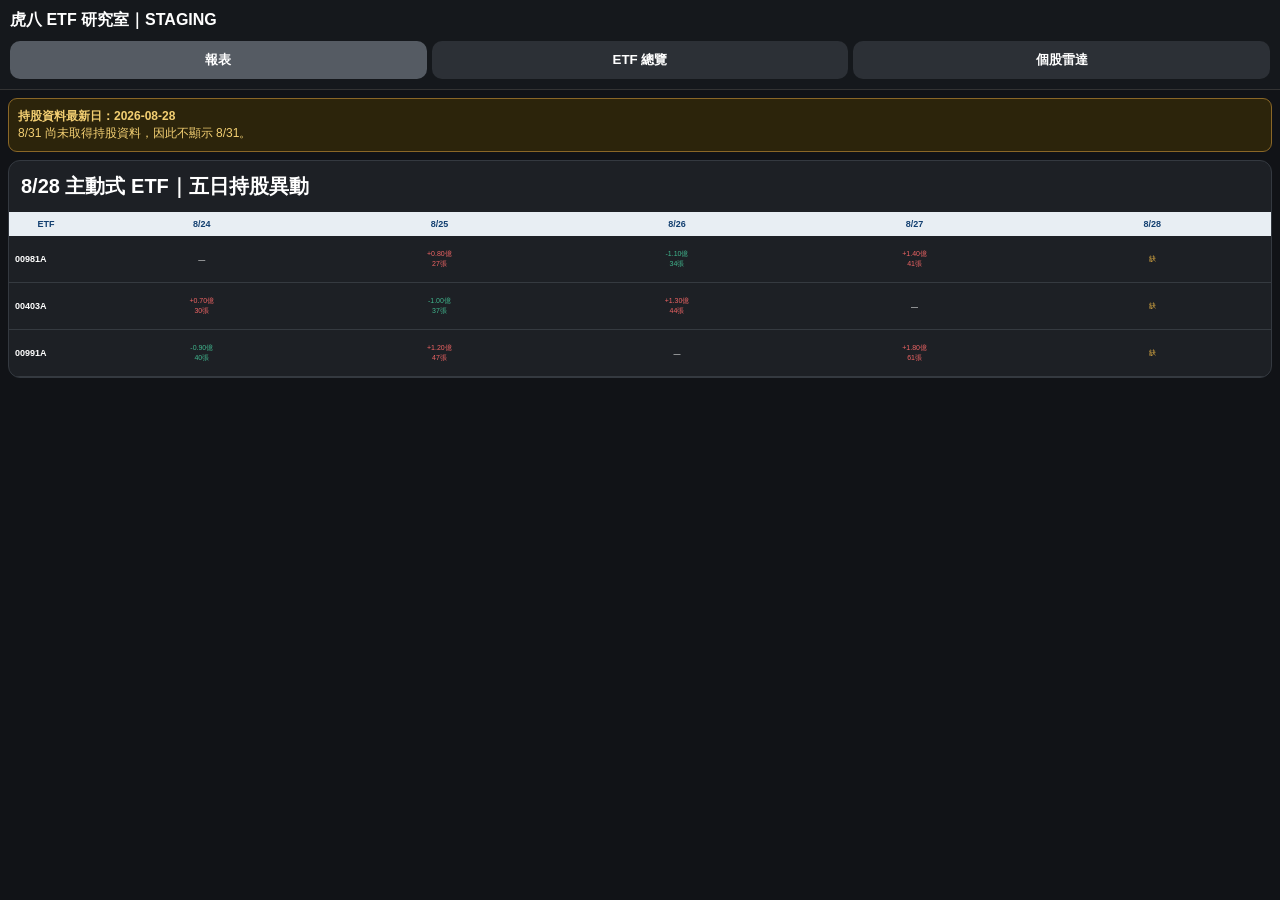
==== etf-radar-staging/preview.html @ 4b8963e6 "Add self-contained Safari staging preview" ====
<!doctype html><html lang="zh-Hant"><head><meta charset="utf-8"><meta name="viewport" content="width=device-width,initial-scale=1,viewport-fit=cover"><title>ETF Radar Staging</title><style>*{box-sizing:border-box}html,body{margin:0;background:#111317;color:#fff;font-family:-apple-system,BlinkMacSystemFont,"PingFang TC",sans-serif}body{overflow-x:hidden}.top{position:sticky;top:0;z-index:20;background:#15181c;padding:calc(10px + env(safe-area-inset-top)) 10px 10px;border-bottom:1px solid #333}.brand{font-weight:900}.tabs,.pager{display:grid;grid-template-columns:repeat(3,1fr);gap:5px;margin-top:10px}.tabs button,.pager button,.close{border:0;border-radius:10px;background:#2c3036;color:#fff;padding:10px 5px;font-weight:800}.tabs .active{background:#555b63}.page{padding:8px 8px 80px}.status{border:1px solid #8a6727;background:#2c240b;color:#f3cf72;padding:9px;border-radius:9px;font-size:12px}.card{background:#1d2025;border:1px solid #343940;border-radius:12px;margin-top:8px;overflow:hidden}.title{padding:12px;font-size:20px;font-weight:900}.dates,.row{display:grid;grid-template-columns:74px repeat(5,minmax(0,1fr));}.dates div{background:#e8eef3;color:#123f70;font-size:9px;font-weight:900;padding:7px 2px;text-align:center}.row div{border-bottom:1px solid #353a40;min-height:47px;padding:6px 2px;font-size:7px;display:flex;align-items:center;justify-content:center;text-align:center}.row .name{font-size:9px;font-weight:900;justify-content:flex-start;padding-left:6px}.buy{color:#ef6464}.sell{color:#40b58d}.missing{color:#e0ad42}.modal{display:none;position:fixed;inset:0;background:#111317;z-index:99;flex-direction:column}.modal.open{display:flex}.modalhead{flex:none;background:#171a1e;padding:calc(8px + env(safe-area-inset-top)) 8px 8px;border-bottom:1px solid #333}.modalrow{display:flex;justify-content:space-between;align-items:center}.scroll{flex:1;min-height:0;overflow-y:auto;-webkit-overflow-scrolling:touch;padding:8px 8px calc(30px + env(safe-area-inset-bottom))}.metric{display:grid;grid-template-columns:repeat(4,1fr);gap:5px}.metric div{background:#292d32;border-radius:9px;text-align:center;padding:8px 2px;font-size:10px}.spacer{height:500px;display:flex;align-items:flex-end;justify-content:center;color:#777;padding-bottom:20px}.hidden{display:none}</style></head><body><header class="top"><div class="brand">虎八 ETF 研究室｜STAGING</div><div class="tabs"><button class="active" onclick="page('report',this)">報表</button><button onclick="page('etf',this)">ETF 總覽</button><button onclick="openRadar()">個股雷達</button></div></header><main><section id="report" class="page"><div class="status"><b>持股資料最新日：2026-08-28</b><br>8/31 尚未取得持股資料，因此不顯示 8/31。</div><div class="card"><div class="title">8/28 主動式 ETF｜五日持股異動</div><div class="dates"><div>ETF</div><div>8/24</div><div>8/25</div><div>8/26</div><div>8/27</div><div>8/28</div></div><div id="reportRows"></div></div></section><section id="etf" class="page hidden"><div class="card"><div class="title"><span id="ecode"></span><br><small id="ename" style="font-size:12px;color:#aaa"></small><div class="pager"><button onclick="stepETF(-1)">‹ 上一檔</button><span id="epos" style="text-align:center;padding:10px"></span><button onclick="stepETF(1)">下一檔 ›</button></div></div><div class="dates"><div>標的</div><div>8/24</div><div>8/25</div><div>8/26</div><div>8/27</div><div>8/28</div></div><div id="erows"></div></div></section></main><div id="radar" class="modal"><div class="modalhead"><div class="modalrow"><button class="close" onclick="closeRadar()">‹ 關閉</button><b>個股 ETF 雷達</b><span></span></div><div class="pager"><button onclick="stepStock(-1)">‹ 上一檔</button><span id="spos" style="text-align:center;padding:10px"></span><button onclick="stepStock(1)">下一檔 ›</button></div></div><div class="scroll"><div class="title" id="stitle"></div><div class="metric"><div>買進<br><b class="buy">8.17億</b></div><div>賣出<br><b class="sell">49.04億</b></div><div>淨額<br><b class="sell">-40.87億</b></div><div>異動ETF<br><b>6檔</b></div></div><div class="card"><div class="dates"><div>ETF</div><div>8/24</div><div>8/25</div><div>8/26</div><div>8/27</div><div>8/28</div></div><div id="rrows"></div></div><div class="spacer">可完整滑動至頁面底部</div></div></div><script>const D=['8/24','8/25','8/26','8/27','8/28'];const E=[['00981A','主動統一台股增長'],['00403A','主動統一升級50'],['00991A','主動復華未來50'],['00982A','主動群益台灣強棒'],['00980A','主動野村臺灣優選']];const S=['台積電 2330','信驊 5274','大立光 3008','旺矽 6223','萬潤 6187'];let ei=0,si=0;function cells(seed){return D.map((d,j)=>j===4?'<div class="missing">缺</div>':((seed+j)%4===0?'<div>—</div>':`<div class="${(seed+j)%2?'buy':'sell'}">${(seed+j)%2?'+':'-'}${(.5+seed*.2+j*.3).toFixed(2)}億<br>${20+seed*10+j*7}張</div>`)).join('')}function report(){reportRows.innerHTML=E.slice(0,3).map((e,i)=>`<div class="row"><div class="name">${e[0]}</div>${cells(i)}</div>`).join('')}function renderETF(){ecode.textContent=E[ei][0];ename.textContent=E[ei][1];epos.textContent=`${ei+1}/${E.length}`;erows.innerHTML=S.concat(['聯亞','高力','奇鋐','群聯']).map((s,i)=>`<div class="row"><div class="name">${s}</div>${cells(i+ei)}</div>`).join('')}function renderRadar(){stitle.textContent=S[si];spos.textContent=`${si+1}/${S.length}`;rrows.innerHTML=E.concat([['00984A','主動安聯台灣高息'],['00985A','主動野村臺灣50'],['00986A','主動台新龍頭']]).map((e,i)=>`<div class="row"><div class="name">${e[0]}</div>${cells(i+si)}</div>`).join('')}function page(id,b){document.querySelectorAll('main section').forEach(x=>x.classList.add('hidden'));document.getElementById(id).classList.remove('hidden');document.querySelectorAll('.tabs button').forEach(x=>x.classList.remove('active'));b.classList.add('active');if(id==='etf')renderETF()}function stepETF(n){ei=Math.max(0,Math.min(E.length-1,ei+n));renderETF()}function openRadar(){radar.classList.add('open');document.body.style.overflow='hidden';renderRadar()}function closeRadar(){radar.classList.remove('open');document.body.style.overflow=''}function stepStock(n){si=Math.max(0,Math.min(S.length-1,si+n));renderRadar()}report();renderETF();</script></body></html>
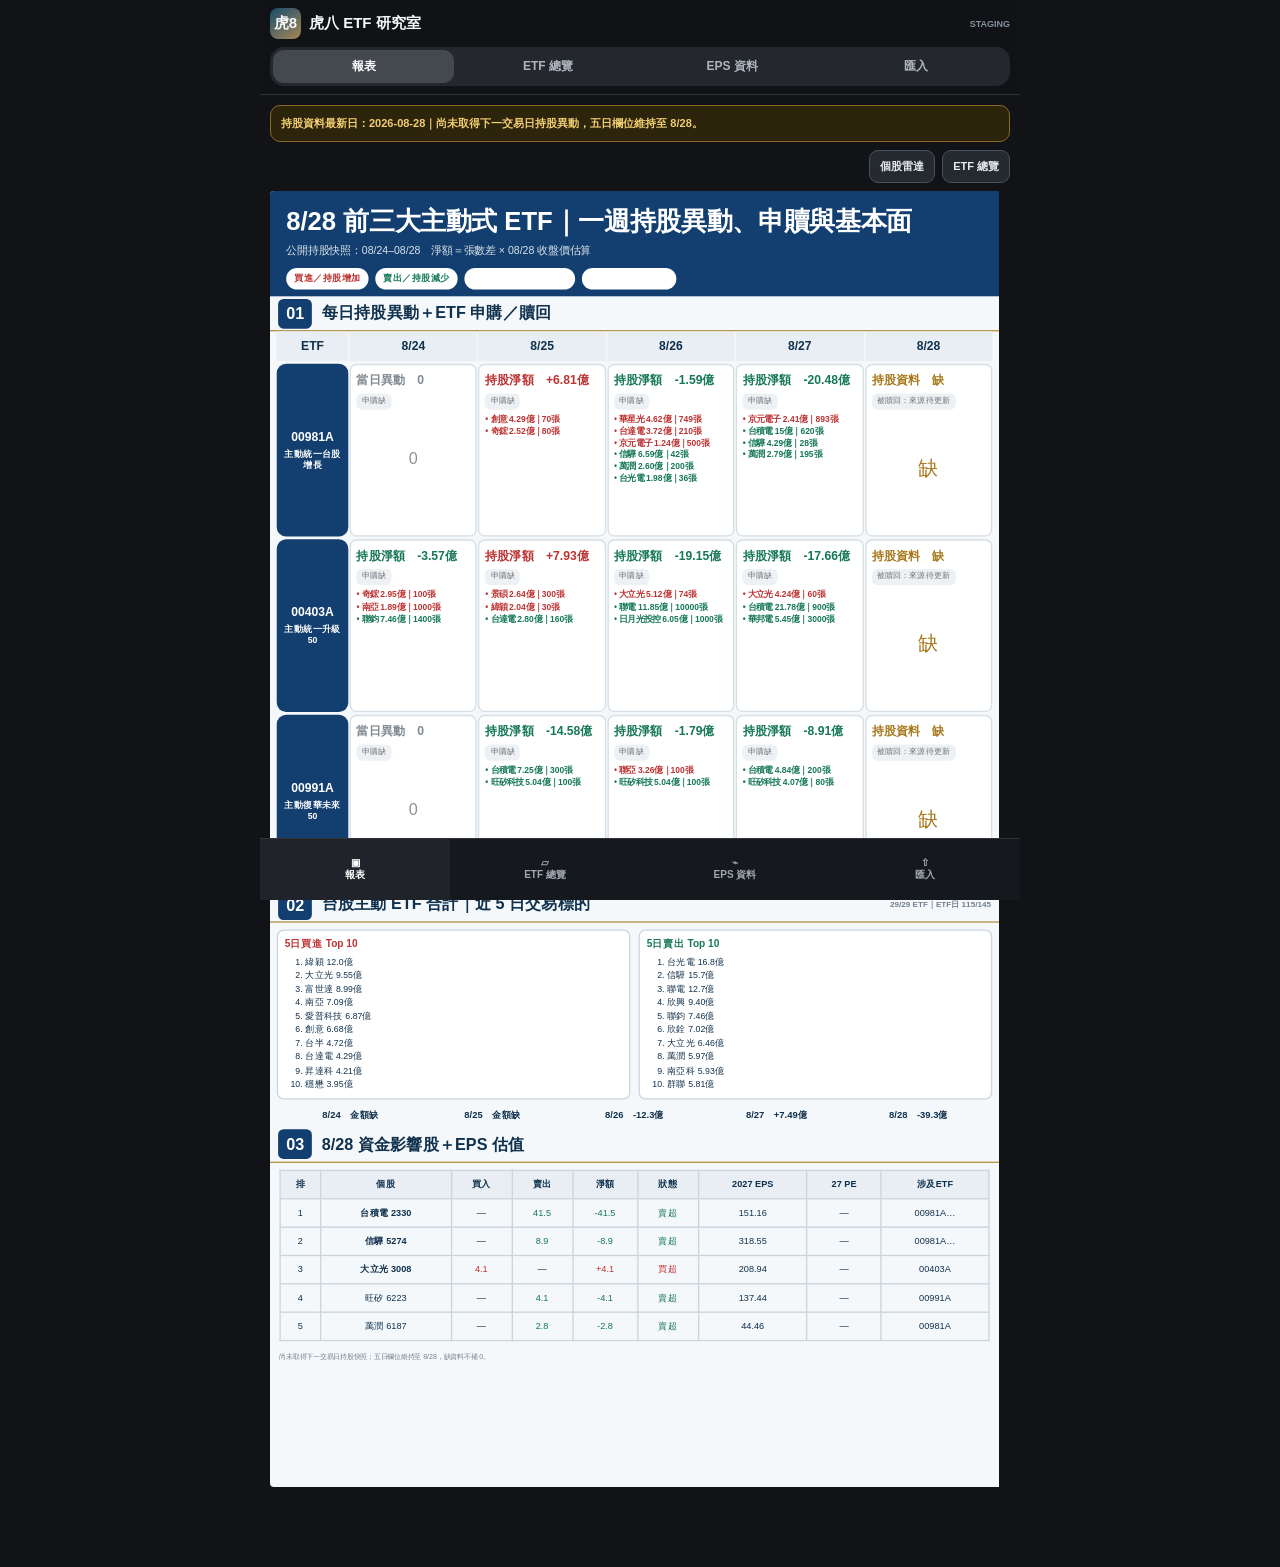
==== commit ef1b4869: "Build ETF radar single-file staging preview" ====
--- a/etf-radar-staging/preview.html
+++ b/etf-radar-staging/preview.html
@@ -1 +1,49 @@
-<!doctype html><html lang="zh-Hant"><head><meta charset="utf-8"><meta name="viewport" content="width=device-width,initial-scale=1,viewport-fit=cover"><title>ETF Radar Staging</title><style>*{box-sizing:border-box}html,body{margin:0;background:#111317;color:#fff;font-family:-apple-system,BlinkMacSystemFont,"PingFang TC",sans-serif}body{overflow-x:hidden}.top{position:sticky;top:0;z-index:20;background:#15181c;padding:calc(10px + env(safe-area-inset-top)) 10px 10px;border-bottom:1px solid #333}.brand{font-weight:900}.tabs,.pager{display:grid;grid-template-columns:repeat(3,1fr);gap:5px;margin-top:10px}.tabs button,.pager button,.close{border:0;border-radius:10px;background:#2c3036;color:#fff;padding:10px 5px;font-weight:800}.tabs .active{background:#555b63}.page{padding:8px 8px 80px}.status{border:1px solid #8a6727;background:#2c240b;color:#f3cf72;padding:9px;border-radius:9px;font-size:12px}.card{background:#1d2025;border:1px solid #343940;border-radius:12px;margin-top:8px;overflow:hidden}.title{padding:12px;font-size:20px;font-weight:900}.dates,.row{display:grid;grid-template-columns:74px repeat(5,minmax(0,1fr));}.dates div{background:#e8eef3;color:#123f70;font-size:9px;font-weight:900;padding:7px 2px;text-align:center}.row div{border-bottom:1px solid #353a40;min-height:47px;padding:6px 2px;font-size:7px;display:flex;align-items:center;justify-content:center;text-align:center}.row .name{font-size:9px;font-weight:900;justify-content:flex-start;padding-left:6px}.buy{color:#ef6464}.sell{color:#40b58d}.missing{color:#e0ad42}.modal{display:none;position:fixed;inset:0;background:#111317;z-index:99;flex-direction:column}.modal.open{display:flex}.modalhead{flex:none;background:#171a1e;padding:calc(8px + env(safe-area-inset-top)) 8px 8px;border-bottom:1px solid #333}.modalrow{display:flex;justify-content:space-between;align-items:center}.scroll{flex:1;min-height:0;overflow-y:auto;-webkit-overflow-scrolling:touch;padding:8px 8px calc(30px + env(safe-area-inset-bottom))}.metric{display:grid;grid-template-columns:repeat(4,1fr);gap:5px}.metric div{background:#292d32;border-radius:9px;text-align:center;padding:8px 2px;font-size:10px}.spacer{height:500px;display:flex;align-items:flex-end;justify-content:center;color:#777;padding-bottom:20px}.hidden{display:none}</style></head><body><header class="top"><div class="brand">虎八 ETF 研究室｜STAGING</div><div class="tabs"><button class="active" onclick="page('report',this)">報表</button><button onclick="page('etf',this)">ETF 總覽</button><button onclick="openRadar()">個股雷達</button></div></header><main><section id="report" class="page"><div class="status"><b>持股資料最新日：2026-08-28</b><br>8/31 尚未取得持股資料，因此不顯示 8/31。</div><div class="card"><div class="title">8/28 主動式 ETF｜五日持股異動</div><div class="dates"><div>ETF</div><div>8/24</div><div>8/25</div><div>8/26</div><div>8/27</div><div>8/28</div></div><div id="reportRows"></div></div></section><section id="etf" class="page hidden"><div class="card"><div class="title"><span id="ecode"></span><br><small id="ename" style="font-size:12px;color:#aaa"></small><div class="pager"><button onclick="stepETF(-1)">‹ 上一檔</button><span id="epos" style="text-align:center;padding:10px"></span><button onclick="stepETF(1)">下一檔 ›</button></div></div><div class="dates"><div>標的</div><div>8/24</div><div>8/25</div><div>8/26</div><div>8/27</div><div>8/28</div></div><div id="erows"></div></div></section></main><div id="radar" class="modal"><div class="modalhead"><div class="modalrow"><button class="close" onclick="closeRadar()">‹ 關閉</button><b>個股 ETF 雷達</b><span></span></div><div class="pager"><button onclick="stepStock(-1)">‹ 上一檔</button><span id="spos" style="text-align:center;padding:10px"></span><button onclick="stepStock(1)">下一檔 ›</button></div></div><div class="scroll"><div class="title" id="stitle"></div><div class="metric"><div>買進<br><b class="buy">8.17億</b></div><div>賣出<br><b class="sell">49.04億</b></div><div>淨額<br><b class="sell">-40.87億</b></div><div>異動ETF<br><b>6檔</b></div></div><div class="card"><div class="dates"><div>ETF</div><div>8/24</div><div>8/25</div><div>8/26</div><div>8/27</div><div>8/28</div></div><div id="rrows"></div></div><div class="spacer">可完整滑動至頁面底部</div></div></div><script>const D=['8/24','8/25','8/26','8/27','8/28'];const E=[['00981A','主動統一台股增長'],['00403A','主動統一升級50'],['00991A','主動復華未來50'],['00982A','主動群益台灣強棒'],['00980A','主動野村臺灣優選']];const S=['台積電 2330','信驊 5274','大立光 3008','旺矽 6223','萬潤 6187'];let ei=0,si=0;function cells(seed){return D.map((d,j)=>j===4?'<div class="missing">缺</div>':((seed+j)%4===0?'<div>—</div>':`<div class="${(seed+j)%2?'buy':'sell'}">${(seed+j)%2?'+':'-'}${(.5+seed*.2+j*.3).toFixed(2)}億<br>${20+seed*10+j*7}張</div>`)).join('')}function report(){reportRows.innerHTML=E.slice(0,3).map((e,i)=>`<div class="row"><div class="name">${e[0]}</div>${cells(i)}</div>`).join('')}function renderETF(){ecode.textContent=E[ei][0];ename.textContent=E[ei][1];epos.textContent=`${ei+1}/${E.length}`;erows.innerHTML=S.concat(['聯亞','高力','奇鋐','群聯']).map((s,i)=>`<div class="row"><div class="name">${s}</div>${cells(i+ei)}</div>`).join('')}function renderRadar(){stitle.textContent=S[si];spos.textContent=`${si+1}/${S.length}`;rrows.innerHTML=E.concat([['00984A','主動安聯台灣高息'],['00985A','主動野村臺灣50'],['00986A','主動台新龍頭']]).map((e,i)=>`<div class="row"><div class="name">${e[0]}</div>${cells(i+si)}</div>`).join('')}function page(id,b){document.querySelectorAll('main section').forEach(x=>x.classList.add('hidden'));document.getElementById(id).classList.remove('hidden');document.querySelectorAll('.tabs button').forEach(x=>x.classList.remove('active'));b.classList.add('active');if(id==='etf')renderETF()}function stepETF(n){ei=Math.max(0,Math.min(E.length-1,ei+n));renderETF()}function openRadar(){radar.classList.add('open');document.body.style.overflow='hidden';renderRadar()}function closeRadar(){radar.classList.remove('open');document.body.style.overflow=''}function stepStock(n){si=Math.max(0,Math.min(S.length-1,si+n));renderRadar()}report();renderETF();</script></body></html>+<!doctype html>
+<html lang="zh-Hant">
+<head>
+<meta charset="utf-8">
+<meta name="viewport" content="width=device-width,initial-scale=1,viewport-fit=cover,user-scalable=no">
+<title>虎八 ETF 研究室｜staging</title>
+<style>
+:root{--bg:#111317;--panel:#1b1e23;--panel2:#24282e;--line:#353a41;--text:#f5f7f9;--muted:#9aa3ac;--blue:#113f6b;--buy:#d84646;--sell:#17815e;--gold:#b78b32;--paper:#f5f8fa;--ink:#10314d}
+*{box-sizing:border-box}html,body{margin:0;min-height:100%;background:var(--bg);font-family:-apple-system,BlinkMacSystemFont,"Segoe UI","PingFang TC","Noto Sans TC",sans-serif}button,input,select{font:inherit}body{color:var(--text);overflow-x:hidden}.app{min-height:100dvh;max-width:760px;margin:0 auto;background:#111317;padding-bottom:70px}.top{position:sticky;top:0;z-index:40;background:rgba(17,19,23,.97);backdrop-filter:blur(12px);border-bottom:1px solid #2c3036;padding:calc(8px + env(safe-area-inset-top)) 10px 8px}.brand{display:flex;align-items:center;gap:8px;font-size:15px;font-weight:850}.logo{width:31px;height:31px;border-radius:8px;background:linear-gradient(145deg,#164c6d,#a78854);display:grid;place-items:center;font-weight:900}.tabs{display:grid;grid-template-columns:repeat(4,1fr);gap:3px;margin-top:8px;background:#24272d;border-radius:14px;padding:3px}.tab{border:0;background:transparent;color:#aeb5bd;font-size:12px;font-weight:800;padding:8px 3px;border-radius:11px}.tab.active{background:#444950;color:#fff}.page{padding:10px}.status{border:1px solid #8a6727;background:#2c240b;color:#f3cf72;border-radius:10px;padding:9px 10px;font-size:11px;font-weight:750;line-height:1.5;margin-bottom:8px}.toolbar{display:flex;justify-content:flex-end;gap:7px;margin-bottom:8px}.toolbar button{border:1px solid #47515b;background:#252a30;color:#e6eaee;border-radius:9px;padding:8px 10px;font-size:11px;font-weight:800}
+.report-stage{position:relative;width:100%;overflow:hidden;border-radius:4px}.report-canvas{position:absolute;left:0;top:0;width:540px;height:960px;background:var(--paper);color:var(--ink);transform-origin:top left;overflow:hidden}.r-head{height:78px;background:#123f70;color:white;padding:10px 12px}.r-title{font-size:19px;font-weight:900;white-space:nowrap}.r-sub{font-size:7.8px;opacity:.85;margin-top:3px}.r-pills{display:flex;gap:5px;margin-top:7px}.r-pill{background:#fff;border-radius:999px;padding:3px 6px;font-size:7px;font-weight:900}.r-pill.buy{color:#bc3232}.r-pill.sell{color:#14795a}.sec{height:26px;display:flex;align-items:center;gap:7px;padding:0 6px;border-bottom:1.5px solid #b5944d;font-size:12px;font-weight:900}.secno{background:#123f70;color:#fff;padding:4px 6px;border-radius:4px}.mhead,.mrow{display:grid;grid-template-columns:53px repeat(5,1fr);gap:1px;padding:0 5px}.mhead>div{background:#e8eef3;text-align:center;padding:6px 1px;font-size:9px;font-weight:850}.mrow{margin-top:2px}.ecode{background:#123f70;color:#fff;border-radius:7px;min-height:128px;display:flex;align-items:center;justify-content:center;flex-direction:column;font-size:9px;font-weight:900;text-align:center;padding:4px}.ecode small{font-size:6.5px;line-height:1.25;margin-top:4px}.dcell{border:1px solid #d6dfe6;border-radius:5px;min-height:128px;background:#fff;padding:5px 4px;font-size:6.3px;line-height:1.38;overflow:hidden}.dnet{font-size:9px;font-weight:900;margin-bottom:4px}.dnet.buy,.buytxt{color:#bd3333}.dnet.sell,.selltxt{color:#167858}.dnet.wait,.waittxt{color:#a8781d}.flow{display:inline-block;background:#eef1f3;border-radius:4px;padding:2px 4px;color:#6c757d;font-size:5.8px;margin-bottom:3px}.dline{white-space:nowrap;overflow:hidden;text-overflow:ellipsis;font-weight:700}.rankarea{display:grid;grid-template-columns:1fr 1fr;gap:6px;padding:5px}.rank{border:1px solid #ccd6dd;border-radius:5px;background:#fff;padding:5px;font-size:6.5px}.rank h3{font-size:7.5px;margin:0 0 3px}.rank ol{margin:0;padding-left:15px;line-height:1.55}.daysum{display:grid;grid-template-columns:repeat(5,1fr);font-size:7px;padding:2px 7px 4px;font-weight:800}.daysum span{text-align:center}.valuation{padding:5px 7px}.valuation table{border-collapse:collapse;width:100%;font-size:6.8px}.valuation th,.valuation td{border:1px solid #cbd5dc;padding:5px 3px;text-align:center}.valuation th{background:#e8eef3;font-weight:900}.linkcell{font-weight:900;cursor:pointer}.footnote{font-size:5.2px;color:#71808c;padding:3px 7px}
+.darkpage{background:#17191d;border:1px solid #30343a;border-radius:14px;overflow:hidden}.matrix-top{padding:13px 12px 9px}.matrix-kicker{text-align:center;font-size:12px;font-weight:850}.matrix-mainhead{display:grid;grid-template-columns:minmax(0,1fr) auto;gap:10px;align-items:center;margin-top:12px}.etfcode{font-size:27px;font-weight:900}.etfname{color:#aeb6bf;font-size:12px;margin-top:2px}.pager{display:grid;grid-template-columns:1fr auto 1fr;gap:5px;align-items:center;min-width:210px}.pager button{border:0;background:#30343a;color:#4da3ff;border-radius:12px;padding:8px 7px;font-size:10px;font-weight:850;min-width:0}.pager button:disabled{opacity:.28}.pager .pos{font-size:11px;font-weight:900;text-align:center}.metricgrid{display:grid;grid-template-columns:repeat(4,1fr);gap:6px;padding:0 12px 8px}.metric{background:#292c31;border-radius:9px;padding:7px 4px;text-align:center}.metric small{display:block;color:#a5adb6;font-size:8px}.metric strong{display:block;font-size:13px;margin-top:3px}.metric.buy strong{color:#e34c4c}.metric.sell strong{color:#2ca078}.datecards{display:grid;grid-template-columns:repeat(5,1fr);gap:5px;padding:0 12px 7px}.datecard{background:#292c31;border-radius:8px;padding:6px 4px;min-width:0}.datecard b{font-size:10px}.datecard span{display:block;font-size:8px;margin-top:3px;color:#aeb5bd;white-space:nowrap;overflow:hidden;text-overflow:ellipsis}.datecard .buy{color:#e34c4c}.datecard .sell{color:#2ca078}.datecard .warn{color:#d4a042}.stockmatrix{margin:0 12px 15px;border-radius:9px;overflow:hidden}.smhead,.smrow{display:grid;grid-template-columns:85px repeat(5,minmax(0,1fr)) 55px}.smhead>div{background:#e8eef3;color:#113f69;text-align:center;font-size:8px;font-weight:900;padding:7px 1px}.smrow>div{background:#24272c;border-bottom:1px solid #343940;padding:6px 3px;font-size:7.2px;text-align:center;min-height:43px;display:flex;align-items:center;justify-content:center;flex-direction:column}.smrow .sname{align-items:flex-start;text-align:left;font-size:8px;font-weight:850;padding-left:6px}.smrow .buy{color:#e35959}.smrow .sell{color:#34a980}.smrow .missing{color:#d5a53e}.smrow .zero{color:#8e979f}.smrow .total{font-weight:900}
+.modal{position:fixed;inset:0;z-index:100;background:#111317;display:none;flex-direction:column}.modal.open{display:flex}.modalbar{flex:0 0 auto;padding:calc(8px + env(safe-area-inset-top)) 10px 8px;background:#16191d;border-bottom:1px solid #31363c}.modalbar-row{display:flex;justify-content:space-between;align-items:center}.modalbar button{border:0;background:#2e3339;border-radius:10px;color:#fff;padding:7px 10px;font-size:10px;font-weight:800}.modalpager{margin-top:8px;display:grid;grid-template-columns:1fr auto 1fr;gap:5px;align-items:center}.modalpager button{border:0;background:#2d3137;color:#56a6ff;border-radius:12px;padding:8px 6px;font-size:9px;font-weight:850}.modalpager button:disabled{opacity:.25}.modalpager .pos{font-size:10px;font-weight:900;text-align:center}.modal-scroll{flex:1 1 auto;min-height:0;overflow-y:auto;-webkit-overflow-scrolling:touch;padding:11px 10px calc(28px + env(safe-area-inset-bottom))}.stocktitle{font-size:26px;font-weight:900}.stocksub{font-size:10px;color:#9ba4ac;margin-top:2px}.radarmetrics{display:grid;grid-template-columns:repeat(4,1fr);gap:6px;margin:10px 0}.radarmetric{background:#282c31;border-radius:9px;padding:8px 3px;text-align:center}.radarmetric small{display:block;font-size:8px;color:#9ca5ad}.radarmetric strong{display:block;font-size:13px;margin-top:3px}.radartable{border-radius:9px;overflow:hidden}.rthead,.rtrow{display:grid;grid-template-columns:74px repeat(5,minmax(0,1fr)) 48px}.rthead>div{background:#e8eef3;color:#103e69;padding:7px 1px;text-align:center;font-size:7.5px;font-weight:900}.rtrow>div{background:#23262b;border-bottom:1px solid #343940;padding:7px 2px;min-height:46px;text-align:center;font-size:6.8px;display:flex;align-items:center;justify-content:center;flex-direction:column}.rtrow .etf{text-align:left;align-items:flex-start;padding-left:5px;font-size:7.6px;font-weight:850}.rtrow .buy{color:#e35b5b}.rtrow .sell{color:#34aa81}.rtrow .missing{color:#d8a542}.bottom{position:fixed;left:50%;bottom:0;transform:translateX(-50%);z-index:50;width:min(100%,760px);height:62px;background:#15181c;border-top:1px solid #30343a;display:grid;grid-template-columns:repeat(4,1fr);padding-bottom:env(safe-area-inset-bottom)}.bottom button{border:0;background:transparent;color:#9fa8b1;font-size:10px;font-weight:850}.bottom button.active{color:#fff;background:#20242a}.hidden{display:none!important}
+@media(max-width:430px){.page{padding:7px}.toolbar{margin-bottom:6px}.matrix-mainhead{grid-template-columns:1fr}.pager{width:100%}.smhead,.smrow{grid-template-columns:72px repeat(5,minmax(0,1fr)) 44px}.smrow>div{font-size:6.4px}.rthead,.rtrow{grid-template-columns:66px repeat(5,minmax(0,1fr)) 42px}.rtrow>div{font-size:6.1px}.rtrow .etf{font-size:6.8px}.metricgrid{padding:0 8px 7px}.datecards{padding:0 8px 7px}.stockmatrix{margin:0 8px 12px}}
+
+</style>
+</head>
+<body>
+<div class="app">
+<header class="top"><div class="brand"><div class="logo">虎8</div>虎八 ETF 研究室 <span style="font-size:9px;color:#87919b;margin-left:auto">STAGING</span></div><div class="tabs"><button class="tab active" data-page="report">報表</button><button class="tab" data-page="etf">ETF 總覽</button><button class="tab" data-page="eps">EPS 資料</button><button class="tab" data-page="import">匯入</button></div></header>
+<main>
+<section class="page" id="reportPage"><div class="status"><b>持股資料最新日：2026-08-28</b>｜尚未取得下一交易日持股異動，五日欄位維持至 8/28。</div><div class="toolbar"><button onclick="openStock(0)">個股雷達</button><button onclick="showPage('etf')">ETF 總覽</button></div><div class="report-stage" id="reportStage"><div class="report-canvas" id="reportCanvas">
+<div class="r-head"><div class="r-title">8/28 前三大主動式 ETF｜一週持股異動、申贖與基本面</div><div class="r-sub">公開持股快照：08/24–08/28　淨額＝張數差 × 08/28 收盤價估算</div><div class="r-pills"><span class="r-pill buy">買進／持股增加</span><span class="r-pill sell">賣出／持股減少</span><span class="r-pill">申購：紅｜被贖回：綠</span><span class="r-pill">EPS：8/28 最新檔</span></div></div>
+<div class="sec"><span class="secno">01</span>每日持股異動＋ETF 申購／贖回</div><div class="mhead"><div>ETF</div><div>8/24</div><div>8/25</div><div>8/26</div><div>8/27</div><div>8/28</div></div><div id="reportRows"></div>
+<div class="sec"><span class="secno">02</span>台股主動 ETF 合計｜近 5 日交易標的 <span style="margin-left:auto;font-size:6px;color:#72808c">29/29 ETF｜ETF日 115/145</span></div><div class="rankarea"><div class="rank"><h3 class="buytxt">5日買進 Top 10</h3><ol><li>緯穎 12.0億</li><li>大立光 9.55億</li><li>富世達 8.99億</li><li>南亞 7.09億</li><li>愛普科技 6.87億</li><li>創意 6.68億</li><li>台半 4.72億</li><li>台達電 4.29億</li><li>昇達科 4.21億</li><li>穩懋 3.95億</li></ol></div><div class="rank"><h3 class="selltxt">5日賣出 Top 10</h3><ol><li>台光電 16.8億</li><li>信驊 15.7億</li><li>聯電 12.7億</li><li>欣興 9.40億</li><li>聯鈞 7.46億</li><li>欣銓 7.02億</li><li>大立光 6.46億</li><li>萬潤 5.97億</li><li>南亞科 5.93億</li><li>群聯 5.81億</li></ol></div></div><div class="daysum"><span>8/24　金額缺</span><span>8/25　金額缺</span><span>8/26　-12.3億</span><span>8/27　+7.49億</span><span>8/28　-39.3億</span></div>
+<div class="sec"><span class="secno">03</span>8/28 資金影響股＋EPS 估值</div><div class="valuation"><table><thead><tr><th>排</th><th>個股</th><th>買入</th><th>賣出</th><th>淨額</th><th>狀態</th><th>2027 EPS</th><th>27 PE</th><th>涉及ETF</th></tr></thead><tbody><tr><td>1</td><td class="linkcell" onclick="openStock(0)">台積電 2330</td><td>—</td><td class="selltxt">41.5</td><td class="selltxt">-41.5</td><td class="selltxt">賣超</td><td>151.16</td><td>—</td><td>00981A…</td></tr><tr><td>2</td><td class="linkcell" onclick="openStock(2)">信驊 5274</td><td>—</td><td class="selltxt">8.9</td><td class="selltxt">-8.9</td><td class="selltxt">賣超</td><td>318.55</td><td>—</td><td>00981A…</td></tr><tr><td>3</td><td class="linkcell" onclick="openStock(3)">大立光 3008</td><td class="buytxt">4.1</td><td>—</td><td class="buytxt">+4.1</td><td class="buytxt">買超</td><td>208.94</td><td>—</td><td>00403A</td></tr><tr><td>4</td><td>旺矽 6223</td><td>—</td><td class="selltxt">4.1</td><td class="selltxt">-4.1</td><td class="selltxt">賣超</td><td>137.44</td><td>—</td><td>00991A</td></tr><tr><td>5</td><td>萬潤 6187</td><td>—</td><td class="selltxt">2.8</td><td class="selltxt">-2.8</td><td class="selltxt">賣超</td><td>44.46</td><td>—</td><td>00981A</td></tr></tbody></table></div><div class="footnote">尚未取得下一交易日持股快照；五日欄位維持至 8/28，缺資料不補 0。</div>
+</div></div></section>
+<section class="page hidden" id="etfPage"><div class="darkpage"><div class="matrix-top"><div class="matrix-kicker">ETF 五日資金矩陣</div><div class="matrix-mainhead"><div><div class="etfcode" id="etfCode"></div><div class="etfname" id="etfName"></div></div><div class="pager"><button id="etfPrev" onclick="stepEtf(-1)">‹ 上一檔</button><div class="pos" id="etfPos"></div><button id="etfNext" onclick="stepEtf(1)">下一檔 ›</button></div></div></div><div class="metricgrid"><div class="metric buy"><small>5日買進</small><strong id="etfBuy"></strong></div><div class="metric sell"><small>5日賣出</small><strong id="etfSell"></strong></div><div class="metric"><small>5日淨額</small><strong id="etfNet"></strong></div><div class="metric"><small>異動標的</small><strong id="etfCount"></strong></div></div><div class="datecards" id="etfDateCards"></div><div class="stockmatrix" id="etfStockMatrix"></div></div></section>
+<section class="page hidden" id="epsPage"><div class="darkpage" style="padding:16px"><h2 style="margin-top:0">EPS 資料</h2><p style="color:#aeb6bf">最新基準：2026-08-28｜台積電 2027 EPS 151.16。</p></div></section><section class="page hidden" id="importPage"><div class="darkpage" style="padding:16px"><h2 style="margin-top:0">資料匯入</h2><p style="color:#aeb6bf">staging 僅驗證手機介面；正式匯入仍由正式版資料層處理。</p></div></section>
+</main></div>
+<nav class="bottom"><button class="active" data-page="report">▣<br>報表</button><button data-page="etf">▱<br>ETF 總覽</button><button data-page="eps">⌁<br>EPS 資料</button><button data-page="import">⇧<br>匯入</button></nav>
+<div class="modal" id="stockModal"><div class="modalbar"><div class="modalbar-row"><button onclick="closeStock()">‹ 關閉</button><b>個股 ETF 雷達</b><span style="width:48px"></span></div><div class="modalpager"><button id="stockPrev" onclick="stepStock(-1)">‹ 上一檔</button><div class="pos" id="stockPos"></div><button id="stockNext" onclick="stepStock(1)">下一檔 ›</button></div></div><div class="modal-scroll"><div class="stocktitle" id="stockTitle"></div><div class="stocksub">近5日 ETF 交易雷達｜資料最新日 8/28</div><div class="radarmetrics"><div class="radarmetric"><small>買進</small><strong class="buytxt">8.17億</strong></div><div class="radarmetric"><small>賣出</small><strong class="selltxt">49.04億</strong></div><div class="radarmetric"><small>淨額</small><strong class="selltxt">-40.87億</strong></div><div class="radarmetric"><small>異動ETF</small><strong>6檔</strong></div></div><div class="radartable" id="radarTable"></div></div></div>
+<script>
+const DATES=['8/24','8/25','8/26','8/27','8/28'];
+const etfs=[['00400A','主動國泰動能高息'],['00401A','主動摩根台灣鑫收'],['00402A','主動安聯美國科技'],['00403A','主動統一升級50'],['00404A','主動聯博動能50'],['00405A','主動富邦台灣龍耀'],['00406A','主動中信台灣收益'],['00407A','主動凱基台灣'],['00408A','主動第一金優股息'],['00410A','主動永豐科技趨勢'],['00980A','主動野村臺灣優選'],['00981A','主動統一台股增長'],['00982A','主動群益台灣強棒'],['00983A','主動中信ARK創新'],['00984A','主動安聯台灣高息成長'],['00985A','主動野村臺灣50'],['00986A','主動台新龍頭成長'],['00987A','主動台新優勢成長'],['00988A','主動統一全球創新'],['00989A','主動摩根美國科技'],['00990A','主動元大AI新經濟'],['00991A','主動復華未來50'],['00992A','主動群益科技創新'],['00993A','主動安聯台灣'],['00994A','主動第一金台股優'],['00995A','主動中信台灣卓越'],['00996A','主動兆豐台灣豐收'],['00997A','主動群益美國增長'],['00999A','主動野村臺灣高息']].map((x,i)=>({code:x[0],name:x[1],buy:i===11?'27.8億':(1.2+(i%7)*.73).toFixed(2)+'億',sell:i===11?'15.6億':(.8+(i%5)*.91).toFixed(2)+'億',net:i===11?'+12.2億':((((1.2+(i%7)*.73)-(.8+(i%5)*.91))>=0?'+':'')+((1.2+(i%7)*.73)-(.8+(i%5)*.91)).toFixed(2)+'億'),count:(5+i%14)+'檔'}));
+const reportData=[{code:'00981A',name:'主動統一台股增長',days:[{state:'zero'},{net:6.81,b:['創意 4.29億｜70張','奇鋐 2.52億｜80張'],s:[]},{net:-1.59,b:['華星光 4.62億｜749張','台達電 3.72億｜210張','京元電子 1.24億｜500張'],s:['信驊 6.59億｜42張','萬潤 2.60億｜200張','台光電 1.98億｜36張']},{net:-20.48,b:['京元電子 2.41億｜893張'],s:['台積電 15億｜620張','信驊 4.29億｜28張','萬潤 2.79億｜195張']},{state:'missing'}]},{code:'00403A',name:'主動統一升級50',days:[{net:-3.57,b:['奇鋐 2.95億｜100張','南亞 1.89億｜1000張'],s:['聯鈞 7.46億｜1400張']},{net:7.93,b:['景碩 2.64億｜300張','緯穎 2.04億｜30張'],s:['台達電 2.80億｜160張']},{net:-19.15,b:['大立光 5.12億｜74張'],s:['聯電 11.85億｜10000張','日月光投控 6.05億｜1000張']},{net:-17.66,b:['大立光 4.24億｜60張'],s:['台積電 21.78億｜900張','華邦電 5.45億｜3000張']},{state:'missing'}]},{code:'00991A',name:'主動復華未來50',days:[{state:'zero'},{net:-14.58,b:[],s:['台積電 7.25億｜300張','旺矽科技 5.04億｜100張']},{net:-1.79,b:['聯亞 3.26億｜100張'],s:['旺矽科技 5.04億｜100張']},{net:-8.91,b:[],s:['台積電 4.84億｜200張','旺矽科技 4.07億｜80張']},{state:'missing'}]}];
+const stocks=['台積電 2330','信驊 5274','大立光 3008','旺矽 6223','萬潤 6187','緯穎 6669','富世達 6805','創意 3443'];let etfIndex=Math.max(0,etfs.findIndex(x=>x.code==='00981A')),stockIndex=0;
+function formatDay(d){if(d.state==='missing')return '<div class="dcell"><div class="dnet wait">持股資料　缺</div><span class="flow">被贖回：來源待更新</span><div class="waittxt" style="font-size:15px;text-align:center;margin-top:30px">缺</div></div>';if(d.state==='zero')return '<div class="dcell"><div class="dnet" style="color:#808991">當日異動　0</div><span class="flow">申購缺</span><div style="font-size:12px;color:#8b949c;text-align:center;margin-top:25px">0</div></div>';let cls=d.net>=0?'buy':'sell',lines=[...(d.b||[]).map(x=>`<div class="dline buytxt">• ${x}</div>`),...(d.s||[]).map(x=>`<div class="dline selltxt">• ${x}</div>`)];return `<div class="dcell"><div class="dnet ${cls}">持股淨額　${d.net>=0?'+':''}${d.net.toFixed(2)}億</div><span class="flow">申購缺</span>${lines.join('')}</div>`}
+function renderReport(){document.getElementById('reportRows').innerHTML=reportData.map(r=>`<div class="mrow"><div class="ecode">${r.code}<small>${r.name}</small></div>${r.days.map(formatDay).join('')}</div>`).join('');fitReport()}
+function fitReport(){const stage=document.getElementById('reportStage'),canvas=document.getElementById('reportCanvas');if(!stage||!canvas)return;const w=stage.clientWidth||window.innerWidth-14,scale=Math.min(w/540,1.35);canvas.style.transform=`scale(${scale})`;stage.style.height=(960*scale)+'px'}
+function showPage(p){['report','etf','eps','import'].forEach(id=>document.getElementById(id+'Page').classList.toggle('hidden',id!==p));document.querySelectorAll('[data-page]').forEach(b=>b.classList.toggle('active',b.dataset.page===p));if(p==='etf')renderETF();scrollTo(0,0)}
+function stepEtf(n){etfIndex=Math.max(0,Math.min(etfs.length-1,etfIndex+n));renderETF()}
+function renderETF(){const e=etfs[etfIndex];etfCode.textContent=e.code;etfName.textContent=e.name;etfPos.textContent=`${etfIndex+1}/${etfs.length}`;etfPrev.disabled=etfIndex===0;etfNext.disabled=etfIndex===etfs.length-1;etfBuy.textContent=e.buy;etfSell.textContent=e.sell;etfNet.textContent=e.net;etfCount.textContent=e.count;etfDateCards.innerHTML=DATES.map((d,i)=>`<div class="datecard"><b>${d}</b><span class="${i===4?'warn':i%2?'buy':'sell'}">${i===4?'持股資料缺':i===0?'已驗證零異動':i%2?'+2.40億':'-2.56億'}</span></div>`).join('');let names=['聯亞','聯電','穩懋','力旺','高力','萬海','旺矽','奇鋐','宜鼎','群聯','創見','威剛'];let rows=names.map((n,i)=>`<div class="smrow"><div class="sname">${n}<small>${2300+i*17}</small></div>${DATES.map((d,j)=>{if(j===4)return '<div class="missing">缺</div>';if((i+j)%4===0)return '<div class="zero">—</div>';let buy=(i+j)%3===0;return `<div class="${buy?'buy':'sell'}">${buy?'+':'-'}${(.2+i*.08+j*.12).toFixed(2)}億<small>${20+i*5+j*3}張</small></div>`}).join('')}<div class="total ${i%2?'sell':'buy'}">${i%2?'-':'+'}${(.8+i*.13).toFixed(2)}億</div></div>`).join('');etfStockMatrix.innerHTML=`<div class="smhead"><div>標的</div>${DATES.map(d=>`<div>${d}</div>`).join('')}<div>5日</div></div>${rows}`}
+function openStock(i){stockIndex=Math.max(0,Math.min(stocks.length-1,i));stockModal.classList.add('open');document.body.style.overflow='hidden';renderStock()}
+function closeStock(){stockModal.classList.remove('open');document.body.style.overflow=''}
+function stepStock(n){stockIndex=Math.max(0,Math.min(stocks.length-1,stockIndex+n));renderStock()}
+function renderStock(){stockTitle.textContent=stocks[stockIndex];stockPos.textContent=`${stockIndex+1}/${stocks.length}`;stockPrev.disabled=stockIndex===0;stockNext.disabled=stockIndex===stocks.length-1;let rows=etfs.map((e,i)=>`<div class="rtrow"><div class="etf">${e.code}<small>${e.name}</small></div>${DATES.map((d,j)=>{if(j===4)return '<div class="missing">缺</div>';if((i+j+stockIndex)%4===0)return '<div>—</div>';let buy=(i+j+stockIndex)%3===0;return `<div class="${buy?'buy':'sell'}">${buy?'+':'-'}${(.48+i*.36+j*.6).toFixed(2)}億<small>${15+i*12+j*10}張</small></div>`}).join('')}<div class="${i%2?'sell':'buy'}">${i%2?'-':'+'}${(1.2+i*.54).toFixed(2)}億</div></div>`).join('');radarTable.innerHTML=`<div class="rthead"><div>ETF</div>${DATES.map(d=>`<div>${d}</div>`).join('')}<div>5日</div></div>${rows}`}
+document.querySelectorAll('[data-page]').forEach(b=>b.addEventListener('click',()=>showPage(b.dataset.page)));window.addEventListener('resize',fitReport);renderReport();renderETF();
+
+</script></body></html>
